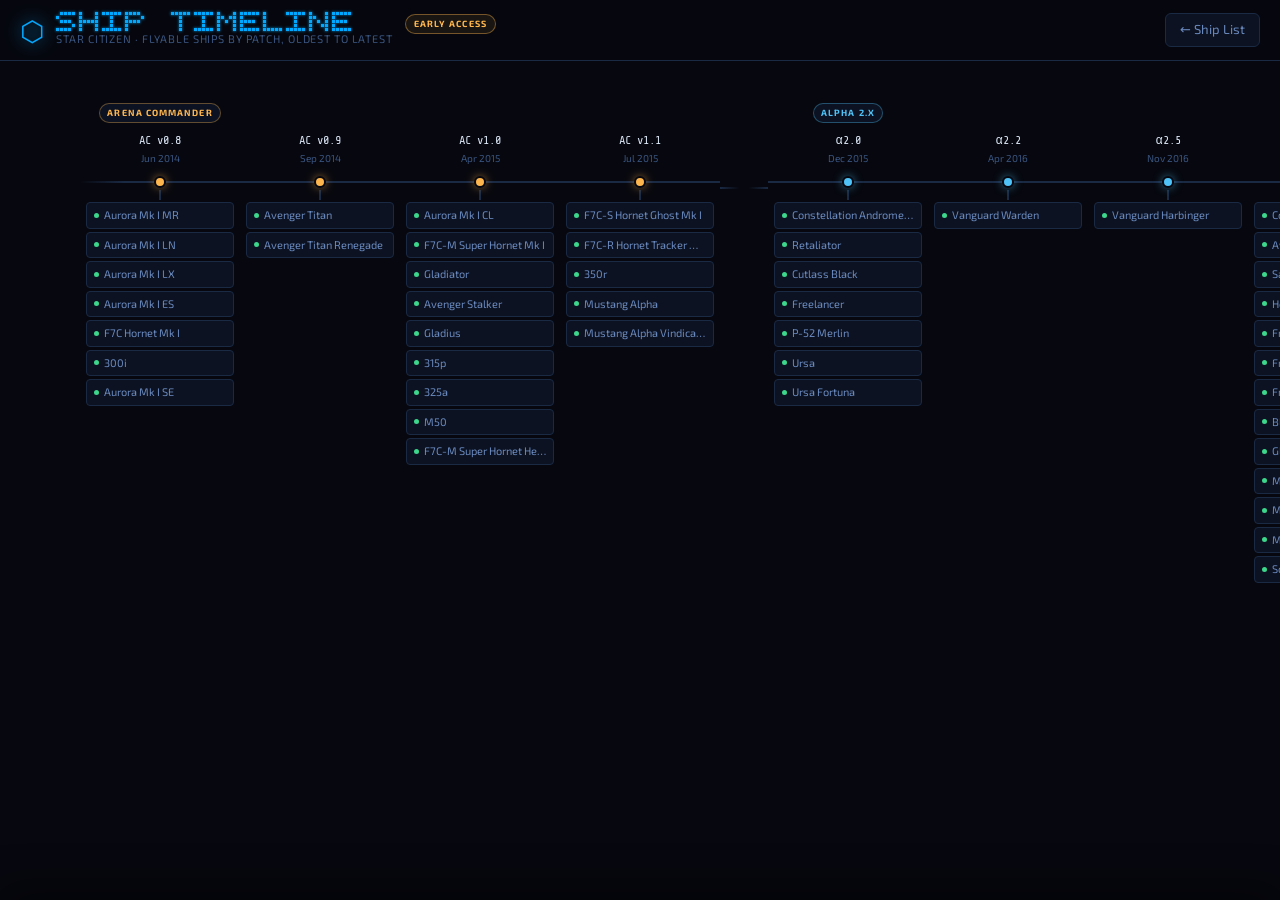
==== timeline.html @ 14fa6eba "Add 5x5 pixel font logo for site title Replaces the plain-text h1 with a pixel-art rendering using t" ====
<!DOCTYPE html>
<html lang="en">
<head>
  <meta charset="UTF-8">
  <meta name="viewport" content="width=device-width, initial-scale=1.0">
  <title>Ship Timeline · SC Ship Timeline</title>
  <link rel="preconnect" href="https://fonts.googleapis.com">
  <link rel="preconnect" href="https://fonts.gstatic.com" crossorigin>
  <link href="https://fonts.googleapis.com/css2?family=Exo+2:wght@300;400;500;600;700&family=Share+Tech+Mono&display=swap" rel="stylesheet">
  <link rel="stylesheet" href="style.css">
  <link rel="stylesheet" href="timeline.css">
</head>
<body>
  <header class="site-header tl-header">
    <div class="header-brand">
      <div class="brand-hex">⬡</div>
      <div>
        <h1 class="brand-title" data-pixel-text="SHIP TIMELINE" aria-label="Ship Timeline"></h1>
        <p class="brand-sub">Star Citizen · Flyable ships by patch, oldest to latest</p>
      </div>
      <span class="early-access-pill">Early Access</span>
    </div>
    <a href="index.html" class="tl-back-btn">← Ship List</a>
  </header>

  <div class="tl-scroll-outer">
    <div class="tl-track" id="tl-track">
      <div class="tl-loading loading-state">
        <div class="loading-spinner"></div>
        <p>Loading timeline…</p>
      </div>
    </div>
  </div>

  <div class="tl-info-bar" id="tl-info-bar">
    <button class="tl-info-close" id="tl-info-close" aria-label="Close">✕</button>
    <div class="tl-info-content" id="tl-info-content"></div>
  </div>

  <script src="pixel.js"></script>
  <script src="timeline.js"></script>
</body>
</html>
---- style.css ----
/* ─── Variables ─────────────────────────────────────────────────────────── */
:root {
  --bg:           #07080f;
  --bg-card:      #0c1221;
  --bg-card-h:    #101929;
  --bg-card-sel:  #0d1b35;
  --border:       #1a2a45;
  --border-h:     #2a4570;
  --border-acc:   #1a5090;

  --text:         #dde8f8;
  --text-dim:     #6a8abf;
  --text-dimmer:  #3a5580;

  --accent:       #00a8ff;
  --accent-glow:  rgba(0, 168, 255, 0.15);

  --green:        #3dd68c;
  --green-bg:     rgba(61, 214, 140, 0.1);
  --amber:        #ffb74d;
  --amber-bg:     rgba(255, 183, 77, 0.1);
  --red:          #ff5252;
  --red-bg:       rgba(255, 82, 82, 0.08);
  --gray:         #546e8a;
  --gray-bg:      rgba(84, 110, 138, 0.12);

  /* manufacturer accent colours */
  --rsi:          #4fc3f7;
  --anvil:        #ff9800;
  --aegis:        #ef5350;
  --drake:        #66bb6a;
  --misc:         #ba68c8;
  --origin:       #ffd54f;
  --crusader:     #26c6da;
  --banu:         #ff7043;
  --gatac:        #90a4ae;
  --esperia:      #a1887f;
  --mirai:        #f06292;
  --greycat:      #bcaaa4;
  --tumbril:      #8d6e63;
  --argo:         #607d8b;
  --co:           #ffa726;
  --xian:         #ce93d8;

  --font-body:    'Exo 2', system-ui, sans-serif;
  --font-mono:    'Share Tech Mono', 'Courier New', monospace;

  --radius:       6px;
  --radius-lg:    10px;
  --transition:   0.15s ease;
}

/* ─── Reset ─────────────────────────────────────────────────────────────── */
*, *::before, *::after { box-sizing: border-box; margin: 0; padding: 0; }
html { scroll-behavior: smooth; }
body {
  font-family: var(--font-body);
  background: var(--bg);
  color: var(--text);
  min-height: 100vh;
  display: flex;
  flex-direction: column;
  font-size: 14px;
  line-height: 1.5;
}
a { color: var(--accent); text-decoration: none; }
a:hover { text-decoration: underline; }
button { cursor: pointer; border: none; background: none; font-family: inherit; }

/* ─── Header ─────────────────────────────────────────────────────────────── */
.site-header {
  position: sticky;
  top: 0;
  z-index: 100;
  background: rgba(7, 8, 15, 0.92);
  backdrop-filter: blur(12px);
  border-bottom: 1px solid var(--border);
  padding: 12px 20px;
  display: flex;
  align-items: center;
  gap: 20px;
  flex-wrap: wrap;
}

.header-brand {
  display: flex;
  align-items: center;
  gap: 12px;
  flex-shrink: 0;
}

.brand-hex {
  font-size: 28px;
  color: var(--accent);
  line-height: 1;
  filter: drop-shadow(0 0 8px var(--accent));
}

.brand-title {
  font-size: 0;
  white-space: nowrap;
}

/* ─── Pixel title ────────────────────────────────────────────────────────── */
.px-text {
  display: flex;
  flex-direction: column;
  gap: 1px;
  user-select: none;
}
.px-row {
  display: flex;
  gap: 4px;
}
.px-char {
  display: flex;
  gap: 1px;
}
.px-cell {
  width: 3px;
  height: 3px;
  background: transparent;
}
.px-cell.on {
  background: var(--accent);
  box-shadow: 0 0 3px var(--accent);
}

.brand-sub {
  font-size: 11px;
  color: var(--text-dimmer);
  letter-spacing: 0.08em;
  text-transform: uppercase;
}

.header-controls {
  display: flex;
  align-items: center;
  gap: 12px;
  flex: 1;
  flex-wrap: wrap;
}

/* ─── Early access pill ──────────────────────────────────────────────────── */
.early-access-pill {
  font-size: 9px;
  font-weight: 700;
  text-transform: uppercase;
  letter-spacing: 0.12em;
  color: var(--amber);
  border: 1px solid rgba(255, 183, 77, 0.4);
  background: rgba(255, 183, 77, 0.08);
  border-radius: 20px;
  padding: 2px 8px;
  align-self: flex-start;
  margin-top: 2px;
  white-space: nowrap;
  flex-shrink: 0;
}

/* ─── Contribute button ──────────────────────────────────────────────────── */
.contribute-btn {
  display: flex;
  align-items: center;
  gap: 6px;
  padding: 6px 12px;
  border-radius: var(--radius);
  border: 1px solid rgba(255, 183, 77, 0.3);
  background: rgba(255, 183, 77, 0.06);
  color: var(--amber);
  font-size: 13px;
  font-family: var(--font-body);
  flex-shrink: 0;
  transition: all var(--transition);
  cursor: pointer;
}
.contribute-btn:hover {
  border-color: rgba(255, 183, 77, 0.6);
  background: rgba(255, 183, 77, 0.12);
}

/* ─── Community modal ────────────────────────────────────────────────────── */
.modal-overlay {
  position: fixed;
  inset: 0;
  background: rgba(4, 6, 12, 0.8);
  backdrop-filter: blur(6px);
  z-index: 500;
  display: flex;
  align-items: center;
  justify-content: center;
  padding: 20px;
  opacity: 0;
  pointer-events: none;
  transition: opacity 0.2s ease;
}
.modal-overlay.open {
  opacity: 1;
  pointer-events: all;
}

.modal-card {
  background: var(--bg-card);
  border: 1px solid var(--border-h);
  border-radius: var(--radius-lg);
  padding: 36px 36px 28px;
  max-width: 480px;
  width: 100%;
  position: relative;
  box-shadow: 0 24px 80px rgba(0, 0, 0, 0.7);
}

.modal-close {
  position: absolute;
  top: 14px;
  right: 16px;
  color: var(--text-dimmer);
  font-size: 15px;
  padding: 4px 7px;
  border-radius: 4px;
  cursor: pointer;
  transition: color var(--transition);
  line-height: 1;
}
.modal-close:hover { color: var(--text); }

.modal-icon {
  font-size: 32px;
  color: var(--amber);
  filter: drop-shadow(0 0 8px rgba(255,183,77,0.4));
  margin-bottom: 12px;
  line-height: 1;
}

.modal-title {
  font-size: 20px;
  font-weight: 700;
  color: #fff;
  margin-bottom: 16px;
}

.modal-body {
  font-size: 14px;
  color: var(--text-dim);
  line-height: 1.65;
  margin-bottom: 12px;
}
.modal-body strong { color: var(--text); }
.modal-body:last-of-type { margin-bottom: 24px; }

.modal-actions {
  display: flex;
  flex-direction: column;
  gap: 10px;
}

.modal-btn-primary {
  display: block;
  text-align: center;
  padding: 10px 20px;
  border-radius: var(--radius);
  background: var(--accent);
  color: #fff;
  font-size: 14px;
  font-weight: 600;
  text-decoration: none;
  transition: opacity var(--transition);
}
.modal-btn-primary:hover { opacity: 0.88; text-decoration: none; color: #fff; }

.modal-btn-secondary {
  display: block;
  width: 100%;
  text-align: center;
  padding: 9px 20px;
  border-radius: var(--radius);
  border: 1px solid var(--border);
  background: transparent;
  color: var(--text-dimmer);
  font-size: 13px;
  font-family: var(--font-body);
  cursor: pointer;
  transition: all var(--transition);
}
.modal-btn-secondary:hover { border-color: var(--border-h); color: var(--text); }

/* ─── Timeline link button (on main page) ────────────────────────────────── */
.timeline-link-btn {
  display: flex;
  align-items: center;
  gap: 6px;
  padding: 6px 12px;
  border-radius: var(--radius);
  border: 1px solid var(--border);
  background: var(--bg-card);
  color: var(--text-dim);
  font-size: 13px;
  font-family: var(--font-body);
  text-decoration: none;
  flex-shrink: 0;
  transition: all var(--transition);
}
.timeline-link-btn:hover {
  border-color: var(--border-h);
  color: var(--text);
  text-decoration: none;
}

/* ─── Search ─────────────────────────────────────────────────────────────── */
.search-wrap {
  position: relative;
  flex: 1;
  min-width: 200px;
  max-width: 380px;
}

.search-icon {
  position: absolute;
  left: 10px;
  top: 50%;
  transform: translateY(-50%);
  width: 16px;
  height: 16px;
  color: var(--text-dimmer);
  pointer-events: none;
}

.search-input {
  width: 100%;
  background: var(--bg-card);
  border: 1px solid var(--border);
  border-radius: var(--radius);
  color: var(--text);
  font-family: var(--font-body);
  font-size: 13px;
  padding: 7px 30px 7px 32px;
  outline: none;
  transition: border-color var(--transition), box-shadow var(--transition);
}
.search-input::placeholder { color: var(--text-dimmer); }
.search-input:focus {
  border-color: var(--border-acc);
  box-shadow: 0 0 0 3px var(--accent-glow);
}
.search-input::-webkit-search-cancel-button { display: none; }

.search-clear {
  position: absolute;
  right: 8px;
  top: 50%;
  transform: translateY(-50%);
  color: var(--text-dimmer);
  font-size: 12px;
  padding: 2px 4px;
  display: none;
  line-height: 1;
}
.search-clear:hover { color: var(--text); }
.search-wrap.has-value .search-clear { display: block; }

/* ─── Patch dropdown ─────────────────────────────────────────────────────── */
.patch-wrap {
  position: relative;
  display: flex;
  align-items: center;
  flex-shrink: 0;
}

.patch-icon {
  position: absolute;
  left: 9px;
  width: 13px;
  height: 13px;
  color: var(--text-dimmer);
  pointer-events: none;
  z-index: 1;
}

.patch-select {
  appearance: none;
  -webkit-appearance: none;
  background: var(--bg-card);
  border: 1px solid var(--border);
  border-radius: var(--radius);
  color: var(--text-dim);
  font-family: var(--font-body);
  font-size: 12px;
  padding: 5px 26px 5px 28px;
  outline: none;
  cursor: pointer;
  min-width: 140px;
  transition: all var(--transition);
}
.patch-select:hover { border-color: var(--border-h); color: var(--text); }
.patch-select:focus { border-color: var(--border-acc); box-shadow: 0 0 0 3px var(--accent-glow); }
.patch-select.active {
  background: var(--accent-glow);
  border-color: var(--border-acc);
  color: var(--accent);
}
.patch-select option { background: #0c1221; color: var(--text); }

.patch-chevron {
  position: absolute;
  right: 8px;
  width: 12px;
  height: 12px;
  color: var(--text-dimmer);
  pointer-events: none;
}
.patch-select.active ~ .patch-chevron { color: var(--accent); }

/* ─── Sort ───────────────────────────────────────────────────────────────── */
.sort-wrap {
  display: flex;
  align-items: center;
  gap: 4px;
  flex-shrink: 0;
}

.sort-label {
  font-size: 11px;
  color: var(--text-dimmer);
  text-transform: uppercase;
  letter-spacing: 0.08em;
  margin-right: 4px;
}

.sort-btn {
  font-size: 12px;
  font-family: var(--font-body);
  padding: 5px 10px;
  border-radius: var(--radius);
  border: 1px solid var(--border);
  background: var(--bg-card);
  color: var(--text-dim);
  transition: all var(--transition);
  white-space: nowrap;
}
.sort-btn:hover {
  border-color: var(--border-h);
  color: var(--text);
}
.sort-btn.active {
  background: var(--accent-glow);
  border-color: var(--border-acc);
  color: var(--accent);
}

/* ─── Status filter buttons ──────────────────────────────────────────────── */
.status-filter-wrap {
  display: flex;
  align-items: center;
  gap: 4px;
  flex-shrink: 0;
}

.status-btn {
  font-size: 12px;
  font-family: var(--font-body);
  padding: 5px 10px;
  border-radius: var(--radius);
  border: 1px solid var(--border);
  background: var(--bg-card);
  color: var(--text-dim);
  transition: all var(--transition);
  white-space: nowrap;
  cursor: pointer;
}
.status-btn:hover { border-color: var(--border-h); color: var(--text); }
.status-btn.active[data-status=""] {
  background: var(--accent-glow);
  border-color: var(--border-acc);
  color: var(--accent);
}
.status-btn.active[data-status="flyable"] {
  background: var(--green-bg);
  border-color: rgba(61, 214, 140, 0.35);
  color: var(--green);
}
.status-btn.active[data-status="unreleased"] {
  background: var(--amber-bg);
  border-color: rgba(255, 183, 77, 0.35);
  color: var(--amber);
}

/* ─── Stats bar ──────────────────────────────────────────────────────────── */
.stats-bar {
  padding: 5px 20px;
  background: rgba(12, 18, 33, 0.6);
  border-bottom: 1px solid var(--border);
  font-size: 11px;
  color: var(--text-dimmer);
  letter-spacing: 0.04em;
  display: flex;
  align-items: center;
  justify-content: space-between;
}

.stats-open-btn {
  font-size: 11px;
  font-family: var(--font-body);
  padding: 3px 10px;
  border-radius: var(--radius);
  border: 1px solid var(--border);
  background: transparent;
  color: var(--text-dimmer);
  cursor: pointer;
  transition: all var(--transition);
  flex-shrink: 0;
  letter-spacing: 0.03em;
}
.stats-open-btn:hover { border-color: var(--border-h); color: var(--text); }

/* ─── Stats modal ────────────────────────────────────────────────────────── */
.stats-overlay .modal-card { max-width: 680px; padding-bottom: 20px; }
.stats-modal-card { max-height: 85vh; display: flex; flex-direction: column; }
.stats-modal-card .modal-title { flex-shrink: 0; margin-bottom: 20px; }
#stats-modal-content { overflow-y: auto; flex: 1; padding-right: 4px; scrollbar-width: thin; scrollbar-color: var(--border) transparent; }
#stats-modal-content::-webkit-scrollbar { width: 4px; }
#stats-modal-content::-webkit-scrollbar-thumb { background: var(--border); border-radius: 2px; }

/* summary cards */
.sc-summary {
  display: grid;
  grid-template-columns: repeat(4, 1fr);
  gap: 10px;
  margin-bottom: 28px;
}
.sc-stat-big {
  background: var(--bg);
  border: 1px solid var(--border);
  border-radius: var(--radius);
  padding: 12px 10px 10px;
  text-align: center;
}
.sc-stat-num {
  font-size: 22px;
  font-weight: 700;
  font-family: var(--font-mono);
  color: var(--text);
  line-height: 1;
  margin-bottom: 5px;
}
.sc-stat-num.green  { color: var(--green); }
.sc-stat-num.amber  { color: var(--amber); }
.sc-stat-num.accent { color: var(--accent); }
.sc-stat-lbl {
  font-size: 10px;
  text-transform: uppercase;
  letter-spacing: 0.1em;
  color: var(--text-dimmer);
}

/* section title + legend */
.sc-section-title {
  font-size: 11px;
  font-weight: 700;
  text-transform: uppercase;
  letter-spacing: 0.12em;
  color: var(--text-dimmer);
  border-bottom: 1px solid var(--border);
  padding-bottom: 7px;
  margin-bottom: 14px;
  display: flex;
  align-items: center;
  gap: 14px;
}
.sc-legend {
  display: flex;
  align-items: center;
  gap: 10px;
  font-size: 10px;
  text-transform: none;
  letter-spacing: 0;
  color: var(--text-dimmer);
  font-weight: 400;
  margin-left: auto;
}
.sc-leg-dot {
  display: inline-block;
  width: 8px;
  height: 8px;
  border-radius: 50%;
  margin-right: 3px;
  vertical-align: middle;
}
.sc-leg-dot.accent { background: var(--accent); }
.sc-leg-dot.green  { background: var(--green); }

/* year chart */
.sc-year-chart { margin-bottom: 28px; display: flex; flex-direction: column; gap: 5px; }

.sc-yr-row {
  display: grid;
  grid-template-columns: 38px 1fr;
  align-items: center;
  gap: 10px;
}
.sc-yr-label {
  font-family: var(--font-mono);
  font-size: 11px;
  color: var(--text-dimmer);
  text-align: right;
  flex-shrink: 0;
}
.sc-yr-bars { display: flex; flex-direction: column; gap: 2px; }

/* manufacturer chart */
.sc-mfr-chart { display: flex; flex-direction: column; gap: 5px; }

.sc-mfr-row {
  display: grid;
  grid-template-columns: 56px 1fr;
  align-items: center;
  gap: 10px;
}
.sc-mfr-label {
  font-family: var(--font-mono);
  font-size: 11px;
  color: var(--text-dimmer);
  text-align: right;
  flex-shrink: 0;
  overflow: hidden;
  text-overflow: ellipsis;
  white-space: nowrap;
}

/* shared bar styles */
.sc-bar-wrap {
  display: flex;
  align-items: center;
  gap: 6px;
  min-width: 0;
}
.sc-bar-wrap-mfr { min-height: 14px; }
.sc-bar {
  height: 8px;
  border-radius: 4px;
  min-width: 3px;
  flex-shrink: 0;
  transition: width 0.4s ease;
}
.sc-bar-ann { background: var(--accent); opacity: 0.75; }
.sc-bar-fly { background: var(--green); opacity: 0.8; }
.sc-bar-mfr { background: var(--accent); opacity: 0.5; height: 10px; border-radius: 3px; }
.sc-bar-val {
  font-size: 11px;
  color: var(--text-dimmer);
  flex-shrink: 0;
  font-family: var(--font-mono);
}

/* ─── Layout ─────────────────────────────────────────────────────────────── */
.layout {
  flex: 1;
  display: flex;
  flex-direction: column;
}

/* ─── Column header ──────────────────────────────────────────────────────── */
.list-col-header {
  display: grid;
  grid-template-columns: 36px 1fr 160px 140px 84px 36px;
  align-items: center;
  padding: 0 20px;
  height: 32px;
  background: rgba(12, 18, 33, 0.8);
  border-bottom: 1px solid var(--border);
  position: sticky;
  top: 0;
  z-index: 10;
}
.list-col-header span {
  font-size: 10px;
  font-weight: 700;
  text-transform: uppercase;
  letter-spacing: 0.1em;
  color: var(--text-dimmer);
}

/* ─── Ship list ──────────────────────────────────────────────────────────── */
.ship-list {
  flex: 1;
}

/* ─── Ship row wrap ──────────────────────────────────────────────────────── */
.ship-row-wrap {
  border-bottom: 1px solid var(--border);
}

/* ─── Ship list item ─────────────────────────────────────────────────────── */
.ship-item {
  display: grid;
  grid-template-columns: 36px 1fr 160px 140px 84px 36px;
  align-items: center;
  padding: 0 20px;
  height: 52px;
  cursor: pointer;
  transition: background var(--transition);
  user-select: none;
}
.ship-item:hover { background: var(--bg-card-h); }
.ship-item.selected {
  background: var(--bg-card-sel);
  box-shadow: inset 3px 0 0 var(--accent);
}

.ship-status-dot {
  width: 8px;
  height: 8px;
  border-radius: 50%;
  flex-shrink: 0;
}
.dot-flyable    { background: var(--green); box-shadow: 0 0 6px var(--green); }
.dot-unreleased { background: var(--gray); }

.ship-item-name {
  font-size: 14px;
  font-weight: 500;
  color: var(--text);
  white-space: nowrap;
  overflow: hidden;
  text-overflow: ellipsis;
  padding-right: 12px;
}
.ship-item.selected .ship-item-name { color: #fff; }

.ship-item-mfr {
  font-size: 12px;
  color: var(--text-dim);
  white-space: nowrap;
  overflow: hidden;
  text-overflow: ellipsis;
  padding-right: 12px;
}

.ship-item-patch {
  font-family: var(--font-mono);
  font-size: 11px;
  color: var(--text-dim);
  white-space: nowrap;
}

.ship-item-status { display: flex; }

.ship-item-chevron {
  display: flex;
  align-items: center;
  justify-content: center;
  color: var(--text-dimmer);
  transition: transform 0.25s ease;
}
.ship-item.selected .ship-item-chevron { transform: rotate(180deg); color: var(--accent); }

/* ─── Inline expansion ───────────────────────────────────────────────────── */
.ship-expand {
  display: grid;
  grid-template-rows: 0fr;
  transition: grid-template-rows 0.28s cubic-bezier(0.4, 0, 0.2, 1);
  background: var(--bg-card);
}
.ship-expand.open { grid-template-rows: 1fr; }

.ship-expand-inner { overflow: hidden; }

.ship-expand-content {
  padding: 28px 40px 32px;
  border-top: 1px solid var(--border-acc);
}

/* ─── Group header ───────────────────────────────────────────────────────── */
.group-header {
  font-size: 10px;
  font-weight: 700;
  text-transform: uppercase;
  letter-spacing: 0.12em;
  color: var(--text-dimmer);
  padding: 14px 20px 6px;
  background: rgba(7, 8, 15, 0.6);
  border-bottom: 1px solid var(--border);
}

/* ─── Empty / loading ────────────────────────────────────────────────────── */
.loading-state, .empty-state {
  display: flex;
  flex-direction: column;
  align-items: center;
  justify-content: center;
  padding: 60px 20px;
  gap: 12px;
  color: var(--text-dimmer);
  text-align: center;
}

.loading-spinner {
  width: 24px;
  height: 24px;
  border: 2px solid var(--border);
  border-top-color: var(--accent);
  border-radius: 50%;
  animation: spin 0.8s linear infinite;
}
@keyframes spin { to { transform: rotate(360deg); } }

/* ─── Ship detail card ───────────────────────────────────────────────────── */
.detail-card {
  max-width: 640px;
}

.detail-header {
  margin-bottom: 28px;
}

.detail-status-row {
  display: flex;
  align-items: center;
  gap: 8px;
  margin-bottom: 10px;
}

.status-badge {
  font-size: 10px;
  font-weight: 700;
  letter-spacing: 0.12em;
  text-transform: uppercase;
  padding: 3px 8px;
  border-radius: 3px;
}
.badge-flyable   { background: var(--green-bg);  color: var(--green); border: 1px solid rgba(61,214,140,0.3); }
.badge-unreleased { background: var(--gray-bg);   color: var(--gray);  border: 1px solid rgba(84,110,138,0.3); }

.mfr-badge {
  font-size: 10px;
  font-weight: 600;
  letter-spacing: 0.08em;
  text-transform: uppercase;
  padding: 3px 8px;
  border-radius: 3px;
  border: 1px solid;
}

.detail-name {
  font-size: 30px;
  font-weight: 700;
  color: #fff;
  letter-spacing: 0.01em;
  line-height: 1.15;
  margin-bottom: 4px;
}

.detail-mfr-full {
  font-size: 13px;
  color: var(--text-dim);
}

/* ─── Timeline table ─────────────────────────────────────────────────────── */
.timeline-card {
  background: var(--bg-card);
  border: 1px solid var(--border);
  border-radius: var(--radius-lg);
  overflow: hidden;
  margin-bottom: 20px;
}

.timeline-title {
  font-size: 10px;
  font-weight: 700;
  text-transform: uppercase;
  letter-spacing: 0.12em;
  color: var(--text-dimmer);
  padding: 12px 16px 8px;
  border-bottom: 1px solid var(--border);
}

.timeline-row {
  display: flex;
  align-items: flex-start;
  padding: 14px 16px;
  gap: 16px;
  border-bottom: 1px solid var(--border);
}
.timeline-row:last-child { border-bottom: none; }

.timeline-row-label {
  font-size: 11px;
  font-weight: 600;
  text-transform: uppercase;
  letter-spacing: 0.08em;
  color: var(--text-dimmer);
  width: 80px;
  flex-shrink: 0;
  padding-top: 1px;
}

.timeline-row-value {
  flex: 1;
}

.timeline-date {
  font-size: 16px;
  font-weight: 600;
  color: var(--text);
  display: flex;
  align-items: center;
  gap: 6px;
}

.uncertain-mark {
  font-size: 12px;
  color: var(--amber);
  font-weight: 700;
  cursor: help;
  font-style: normal;
}

.timeline-patch {
  display: inline-block;
  font-family: var(--font-mono);
  font-size: 11px;
  background: rgba(0, 168, 255, 0.1);
  color: var(--accent);
  border: 1px solid rgba(0, 168, 255, 0.2);
  border-radius: 4px;
  padding: 2px 7px;
  margin-top: 5px;
}

.timeline-unreleased {
  font-size: 14px;
  color: var(--gray);
  font-style: italic;
}

/* ─── Duration row ───────────────────────────────────────────────────────── */
.timeline-row-delta {
  background: rgba(0, 168, 255, 0.04);
}

.timeline-delta {
  font-size: 20px;
  font-weight: 700;
  color: var(--accent);
  display: flex;
  align-items: center;
  gap: 5px;
  line-height: 1.2;
}
.timeline-delta.waiting { color: var(--amber); }
.timeline-row-waiting { background: rgba(255, 183, 77, 0.04); }

.timeline-delta-sub {
  font-size: 11px;
  color: var(--text-dimmer);
  margin-top: 4px;
  letter-spacing: 0.04em;
}

/* ─── Notes ──────────────────────────────────────────────────────────────── */
.detail-note {
  font-size: 12px;
  color: var(--text-dimmer);
  background: var(--bg-card);
  border: 1px solid var(--border);
  border-left: 3px solid var(--amber);
  border-radius: var(--radius);
  padding: 10px 14px;
  margin-top: 4px;
  display: flex;
  gap: 8px;
  align-items: flex-start;
}
.detail-note-icon { font-size: 13px; flex-shrink: 0; }

/* ─── Manufacturer colour helpers ────────────────────────────────────────── */
.mfr-RSI      { color: var(--rsi);      border-color: rgba(79, 195, 247, 0.3);  background: rgba(79, 195, 247, 0.08); }
.mfr-Anvil    { color: var(--anvil);    border-color: rgba(255, 152, 0, 0.3);   background: rgba(255, 152, 0, 0.08); }
.mfr-Aegis    { color: var(--aegis);    border-color: rgba(239, 83, 80, 0.3);   background: rgba(239, 83, 80, 0.08); }
.mfr-Drake    { color: var(--drake);    border-color: rgba(102, 187, 106, 0.3); background: rgba(102, 187, 106, 0.08); }
.mfr-MISC     { color: var(--misc);     border-color: rgba(186, 104, 200, 0.3); background: rgba(186, 104, 200, 0.08); }
.mfr-Origin   { color: var(--origin);   border-color: rgba(255, 213, 79, 0.3);  background: rgba(255, 213, 79, 0.08); }
.mfr-Crusader { color: var(--crusader); border-color: rgba(38, 198, 218, 0.3);  background: rgba(38, 198, 218, 0.08); }
.mfr-Banu     { color: var(--banu);     border-color: rgba(255, 112, 67, 0.3);  background: rgba(255, 112, 67, 0.08); }
.mfr-Gatac    { color: var(--gatac);    border-color: rgba(144, 164, 174, 0.3); background: rgba(144, 164, 174, 0.08); }
.mfr-Esperia  { color: var(--esperia);  border-color: rgba(161, 136, 127, 0.3); background: rgba(161, 136, 127, 0.08); }
.mfr-Mirai    { color: var(--mirai);    border-color: rgba(240, 98, 146, 0.3);  background: rgba(240, 98, 146, 0.08); }
.mfr-Greycat  { color: var(--greycat);  border-color: rgba(188, 170, 164, 0.3); background: rgba(188, 170, 164, 0.08); }
.mfr-Tumbril  { color: var(--tumbril);  border-color: rgba(141, 110, 99, 0.3);  background: rgba(141, 110, 99, 0.08); }
.mfr-Argo     { color: var(--argo);     border-color: rgba(96, 125, 139, 0.3);  background: rgba(96, 125, 139, 0.08); }
.mfr-CO       { color: var(--co);       border-color: rgba(255, 167, 38, 0.3);  background: rgba(255, 167, 38, 0.08); }
.mfr-XiAn    { color: var(--xian);     border-color: rgba(206, 147, 216, 0.3); background: rgba(206, 147, 216, 0.08); }

/* ─── Legend ─────────────────────────────────────────────────────────────── */
.legend-uncertain {
  color: var(--amber);
  font-weight: 700;
}

/* ─── Footer ─────────────────────────────────────────────────────────────── */
.site-footer {
  border-top: 1px solid var(--border);
  padding: 10px 20px;
  font-size: 11px;
  color: var(--text-dimmer);
  text-align: center;
}

/* ─── Responsive ─────────────────────────────────────────────────────────── */
@media (max-width: 760px) {
  .list-col-header { display: none; }

  .ship-item {
    grid-template-columns: 28px 1fr auto 28px;
    height: 56px;
    padding: 0 14px;
  }
  .ship-item-mfr  { display: none; }
  .col-mfr        { display: none; }

  .ship-expand-content { padding: 20px 16px 24px; }
  .detail-name { font-size: 22px; }

  .site-header { gap: 10px; }
  .header-controls { width: 100%; }
  .search-wrap { max-width: 100%; }
}

@media (max-width: 540px) {
  .ship-item {
    grid-template-columns: 28px 1fr 28px;
  }
  .ship-item-patch  { display: none; }
  .ship-item-status { display: none; }
}
---- timeline.css ----
/* ─── Page shell ─────────────────────────────────────────────────────────── */
body {
  overflow: hidden;
  height: 100vh;
}

.tl-header {
  justify-content: space-between;
  flex-wrap: nowrap;
}

.tl-back-btn {
  display: flex;
  align-items: center;
  gap: 6px;
  padding: 6px 14px;
  border-radius: var(--radius);
  border: 1px solid var(--border);
  background: var(--bg-card);
  color: var(--text-dim);
  font-size: 13px;
  font-family: var(--font-body);
  text-decoration: none;
  flex-shrink: 0;
  transition: all var(--transition);
  white-space: nowrap;
}
.tl-back-btn:hover { border-color: var(--border-h); color: var(--text); text-decoration: none; }

/* ─── Scroll container ───────────────────────────────────────────────────── */
.tl-scroll-outer {
  flex: 1;
  overflow-x: auto;
  overflow-y: auto;
  cursor: grab;
  scrollbar-width: thin;
  scrollbar-color: var(--border) transparent;
}
.tl-scroll-outer.dragging { cursor: grabbing; user-select: none; }
.tl-scroll-outer::-webkit-scrollbar       { height: 6px; width: 6px; }
.tl-scroll-outer::-webkit-scrollbar-track { background: transparent; }
.tl-scroll-outer::-webkit-scrollbar-thumb { background: var(--border); border-radius: 3px; }

/* ─── Track ──────────────────────────────────────────────────────────────── */
.tl-track {
  display: flex;
  align-items: flex-start;
  padding: 36px 80px 120px 80px;
  min-width: max-content;
}

/* ─── Patch column ───────────────────────────────────────────────────────── */
.tl-patch-col {
  width: 160px;
  flex-shrink: 0;
  display: flex;
  flex-direction: column;
  align-items: center;
}

/* Era label row — always reserves the same height so dots align */
.tl-era-slot {
  height: 26px;
  display: flex;
  align-items: flex-end;
  justify-content: center;
  margin-bottom: 10px;
}

.tl-era-pill {
  font-size: 9px;
  font-weight: 700;
  text-transform: uppercase;
  letter-spacing: 0.12em;
  color: var(--text-dimmer);
  padding: 2px 7px;
  border: 1px solid var(--border);
  border-radius: 20px;
  background: var(--bg-card);
  white-space: nowrap;
  visibility: hidden;
}
.tl-patch-col.era-start .tl-era-pill { visibility: visible; }

/* Era-specific pill accent colours */
.tl-patch-col.era-ac.era-start    .tl-era-pill { color: #ffb74d; border-color: rgba(255,183,77,0.35); }
.tl-patch-col.era-a2.era-start    .tl-era-pill { color: #4fc3f7; border-color: rgba(79,195,247,0.35); }
.tl-patch-col.era-a3.era-start    .tl-era-pill { color: var(--green); border-color: rgba(61,214,140,0.35); }
.tl-patch-col.era-a4.era-start    .tl-era-pill { color: #ce93d8; border-color: rgba(206,147,216,0.35); }

.tl-patch-name {
  font-family: var(--font-mono);
  font-size: 12px;
  color: var(--text);
  text-align: center;
  white-space: nowrap;
  line-height: 1.3;
}

.tl-patch-date {
  font-size: 10px;
  color: var(--text-dimmer);
  margin-top: 3px;
  margin-bottom: 8px;
  text-align: center;
}

/* ─── Horizontal line + dot ──────────────────────────────────────────────── */
.tl-line-row {
  display: flex;
  align-items: center;
  width: 100%;
  height: 16px;
}

.tl-line {
  flex: 1;
  height: 2px;
  background: var(--border);
}
.tl-line.fade-l { background: linear-gradient(to right, transparent 0%, var(--border) 60%); }
.tl-line.fade-r { background: linear-gradient(to right, var(--border) 40%, transparent 100%); }

.tl-dot {
  width: 12px;
  height: 12px;
  border-radius: 50%;
  border: 2px solid var(--bg);
  flex-shrink: 0;
  z-index: 1;
  background: var(--accent);
  box-shadow: 0 0 8px rgba(0,168,255,0.45);
  transition: transform 0.15s ease, box-shadow 0.15s ease;
}

/* Era dot colours */
.era-ac .tl-dot { background: #ffb74d; box-shadow: 0 0 8px rgba(255,183,77,0.5); }
.era-a2 .tl-dot { background: #4fc3f7; box-shadow: 0 0 8px rgba(79,195,247,0.5); }
.era-a3 .tl-dot { background: var(--green); box-shadow: 0 0 8px rgba(61,214,140,0.5); }
.era-a4 .tl-dot { background: #ce93d8; box-shadow: 0 0 8px rgba(206,147,216,0.5); }

/* gap columns between eras */
.tl-era-gap {
  width: 48px;
  flex-shrink: 0;
  display: flex;
  flex-direction: column;
  align-items: center;
}
.tl-era-gap .tl-era-slot  { visibility: hidden; }
.tl-era-gap .tl-gap-info  {
  height: 39px; /* patch-name + patch-date height */
  margin-bottom: 8px;
}
.tl-era-gap .tl-gap-line  {
  width: 100%;
  height: 2px;
  background: linear-gradient(to right, var(--border), transparent 40%, transparent 60%, var(--border));
  margin-top: 7px; /* centres it with the dots */
}

/* ─── Connector + chips ──────────────────────────────────────────────────── */
.tl-connector {
  width: 2px;
  height: 10px;
  background: var(--border);
}

.tl-ships {
  display: flex;
  flex-direction: column;
  align-items: stretch;
  gap: 3px;
  width: 100%;
  padding: 0 6px;
  margin-top: 2px;
}

.tl-chip {
  display: flex;
  align-items: center;
  gap: 5px;
  padding: 4px 7px;
  border-radius: 4px;
  border: 1px solid var(--border);
  background: var(--bg-card);
  cursor: pointer;
  font-size: 11px;
  color: var(--text-dim);
  transition: all var(--transition);
  text-align: left;
  width: 100%;
}
.tl-chip:hover  { border-color: var(--border-h);   color: var(--text);   background: var(--bg-card-h); }
.tl-chip.active { border-color: var(--border-acc); color: var(--accent); background: var(--accent-glow); }

.tl-chip-dot {
  width: 5px;
  height: 5px;
  border-radius: 50%;
  background: var(--green);
  flex-shrink: 0;
}
.tl-chip.waiting .tl-chip-dot { background: var(--amber); }

.tl-chip-name {
  white-space: nowrap;
  overflow: hidden;
  text-overflow: ellipsis;
  min-width: 0;
  flex: 1;
}

/* ─── Unreleased zone ────────────────────────────────────────────────────── */
.tl-unreleased-col {
  width: 180px;
  flex-shrink: 0;
  display: flex;
  flex-direction: column;
  align-items: center;
  margin-left: 48px;
}

.tl-unreleased-col .tl-era-slot { visibility: visible; }
.tl-unreleased-col .tl-era-pill {
  visibility: visible;
  color: var(--amber);
  border-color: rgba(255,183,77,0.35);
  border-style: dashed;
}

.tl-unreleased-desc {
  font-size: 10px;
  color: var(--text-dimmer);
  font-style: italic;
  text-align: center;
  line-height: 1.4;
  height: 39px; /* matches patch-name + patch-date height */
  display: flex;
  align-items: center;
  justify-content: center;
  margin-bottom: 8px;
  padding: 0 8px;
}

.tl-unreleased-line-row {
  display: flex;
  align-items: center;
  width: 100%;
  height: 16px;
}

.tl-unreleased-left {
  flex: 1;
  height: 2px;
  background: linear-gradient(to right, var(--border) 0%, rgba(255,183,77,0.3) 100%);
}

.tl-unreleased-dot {
  width: 12px;
  height: 12px;
  border-radius: 50%;
  border: 2px dashed rgba(255, 183, 77, 0.6);
  background: rgba(255, 183, 77, 0.05);
  flex-shrink: 0;
}

.tl-unreleased-right {
  flex: 1;
  height: 2px;
  background: linear-gradient(to right, rgba(255,183,77,0.3) 0%, transparent 80%);
}

/* ─── Info bar ───────────────────────────────────────────────────────────── */
.tl-info-bar {
  position: fixed;
  bottom: 0;
  left: 0;
  right: 0;
  background: var(--bg-card);
  border-top: 1px solid var(--border-acc);
  box-shadow: 0 -8px 40px rgba(0,0,0,0.6);
  padding: 16px 56px 20px 28px;
  transform: translateY(100%);
  transition: transform 0.28s cubic-bezier(0.4, 0, 0.2, 1);
  z-index: 200;
}
.tl-info-bar.open { transform: translateY(0); }

.tl-info-close {
  position: absolute;
  top: 14px;
  right: 18px;
  color: var(--text-dimmer);
  font-size: 14px;
  padding: 4px 6px;
  border-radius: 3px;
  line-height: 1;
  transition: color var(--transition);
}
.tl-info-close:hover { color: var(--text); }

.tl-info-content {
  display: flex;
  align-items: center;
  gap: 36px;
  flex-wrap: wrap;
}

.tl-info-ship { min-width: 160px; }
.tl-info-name {
  font-size: 18px;
  font-weight: 700;
  color: #fff;
  line-height: 1.2;
}
.tl-info-mfr {
  font-size: 12px;
  color: var(--text-dim);
  margin-top: 3px;
}

.tl-info-field {
  display: flex;
  flex-direction: column;
  gap: 3px;
}
.tl-info-label {
  font-size: 10px;
  text-transform: uppercase;
  letter-spacing: 0.1em;
  color: var(--text-dimmer);
  font-weight: 600;
}
.tl-info-value {
  font-size: 13px;
  color: var(--text);
  display: flex;
  align-items: center;
  gap: 6px;
}
.tl-info-patch {
  font-family: var(--font-mono);
  font-size: 11px;
  background: rgba(0,168,255,0.1);
  color: var(--accent);
  border: 1px solid rgba(0,168,255,0.2);
  border-radius: 4px;
  padding: 1px 7px;
}
.tl-info-delta {
  font-size: 20px;
  font-weight: 700;
  line-height: 1.2;
}
.tl-info-delta.flyable { color: var(--accent); }
.tl-info-delta.waiting { color: var(--amber); }
.tl-info-delta-sub {
  font-size: 11px;
  color: var(--text-dimmer);
  margin-top: 1px;
}

/* ─── Responsive ─────────────────────────────────────────────────────────── */
@media (max-width: 600px) {
  .tl-patch-col  { width: 130px; }
  .tl-track      { padding: 28px 40px 120px; }
  .tl-info-bar   { padding: 14px 48px 18px 18px; }
  .tl-info-content { gap: 20px; }
  .tl-info-name  { font-size: 15px; }
  .tl-info-delta { font-size: 16px; }
}
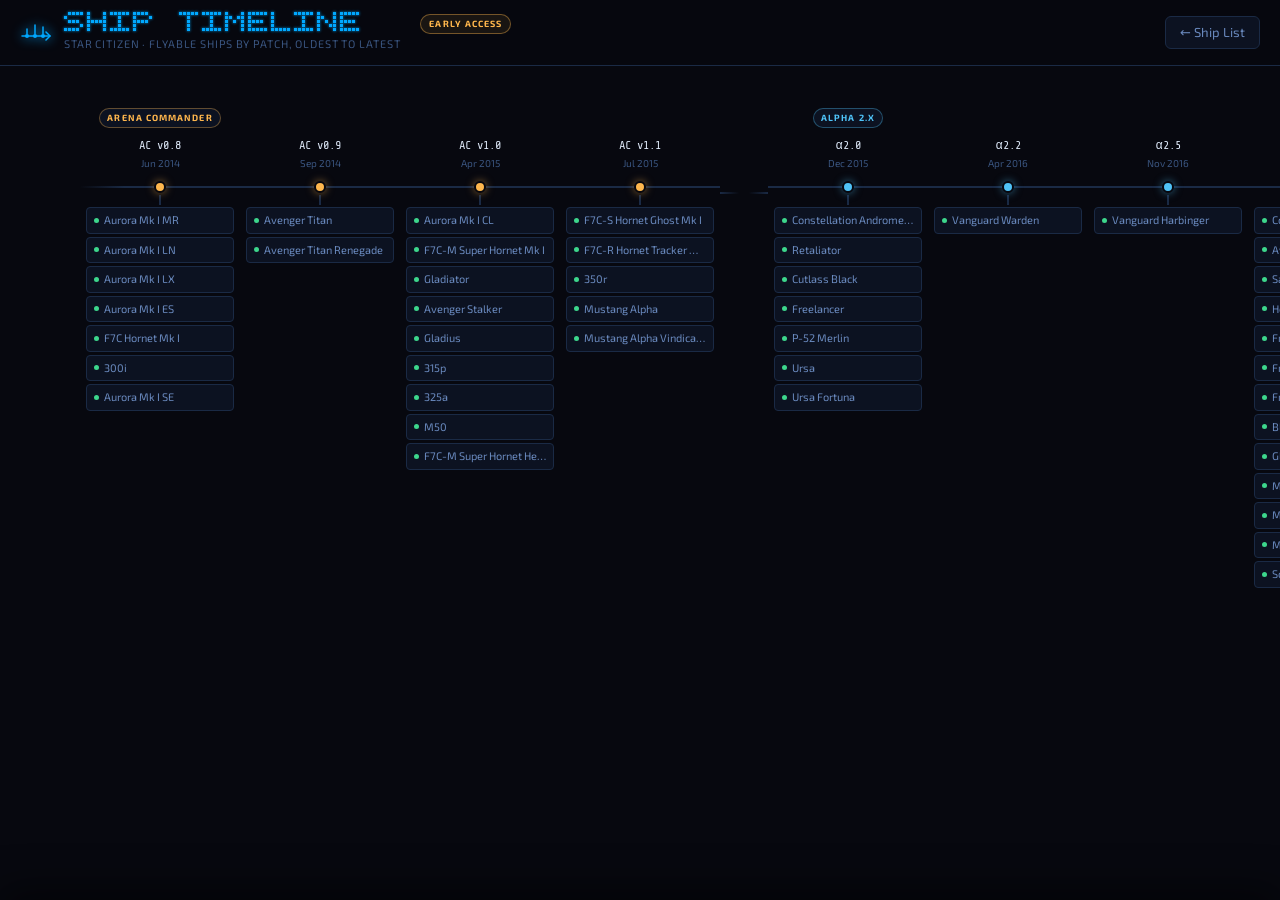
==== commit 2c5d7b4b: "Polish header: padding, spacing, and timeline icon - brand-sub: add 5px top margin so subtitle breat" ====
--- a/timeline.html
+++ b/timeline.html
@@ -13,7 +13,16 @@
 <body>
   <header class="site-header tl-header">
     <div class="header-brand">
-      <div class="brand-hex">⬡</div>
+      <svg class="brand-icon" viewBox="0 0 32 32" fill="none" width="32" height="32" aria-hidden="true">
+        <line x1="2" y1="20" x2="30" y2="20" stroke="currentColor" stroke-width="1.5" stroke-linecap="round"/>
+        <polyline points="26,16 30,20 26,24" stroke="currentColor" stroke-width="1.5" stroke-linecap="round" stroke-linejoin="round"/>
+        <circle cx="7"  cy="20" r="2" fill="currentColor"/>
+        <circle cx="15" cy="20" r="2" fill="currentColor"/>
+        <circle cx="23" cy="20" r="2" fill="currentColor"/>
+        <line x1="7"  y1="13" x2="7"  y2="18" stroke="currentColor" stroke-width="1.5" stroke-linecap="round"/>
+        <line x1="15" y1="9"  x2="15" y2="18" stroke="currentColor" stroke-width="1.5" stroke-linecap="round"/>
+        <line x1="23" y1="11" x2="23" y2="18" stroke="currentColor" stroke-width="1.5" stroke-linecap="round"/>
+      </svg>
       <div>
         <h1 class="brand-title" data-pixel-text="SHIP TIMELINE" aria-label="Ship Timeline"></h1>
         <p class="brand-sub">Star Citizen · Flyable ships by patch, oldest to latest</p>
--- a/style.css
+++ b/style.css
@@ -89,11 +89,10 @@
   flex-shrink: 0;
 }
 
-.brand-hex {
-  font-size: 28px;
+.brand-icon {
   color: var(--accent);
-  line-height: 1;
-  filter: drop-shadow(0 0 8px var(--accent));
+  flex-shrink: 0;
+  filter: drop-shadow(0 0 6px var(--accent));
 }
 
 .brand-title {
@@ -131,6 +130,7 @@
   color: var(--text-dimmer);
   letter-spacing: 0.08em;
   text-transform: uppercase;
+  margin-top: 5px;
 }
 
 .header-controls {
@@ -143,6 +143,7 @@
 
 /* ─── Early access pill ──────────────────────────────────────────────────── */
 .early-access-pill {
+  margin-left: 8px;
   font-size: 9px;
   font-weight: 700;
   text-transform: uppercase;
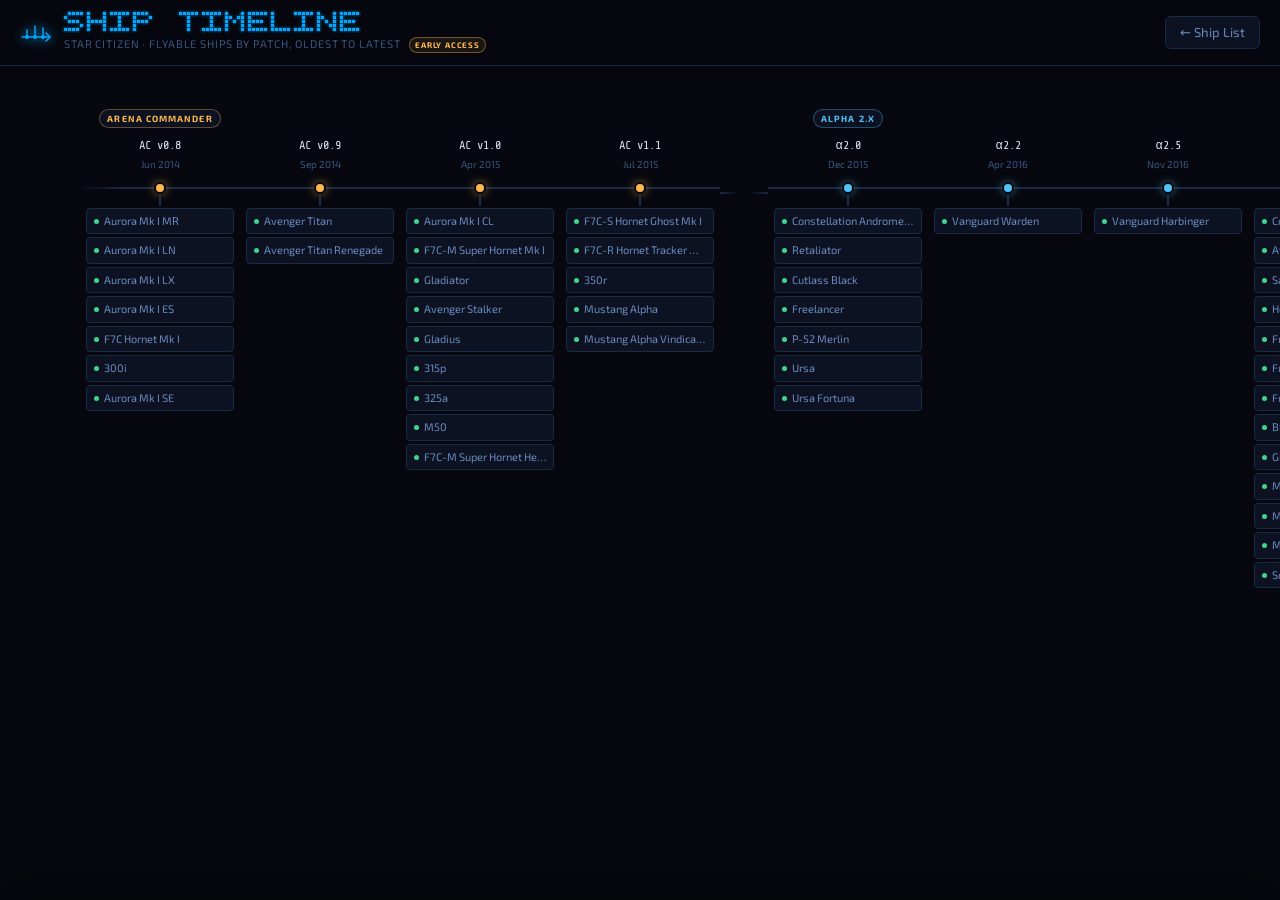
==== commit fe4d47c5: "Move Early Access pill inline with subtitle Pill now sits at the end of the brand-sub line rather th" ====
--- a/timeline.html
+++ b/timeline.html
@@ -25,9 +25,8 @@
       </svg>
       <div>
         <h1 class="brand-title" data-pixel-text="SHIP TIMELINE" aria-label="Ship Timeline"></h1>
-        <p class="brand-sub">Star Citizen · Flyable ships by patch, oldest to latest</p>
+        <p class="brand-sub">Star Citizen · Flyable ships by patch, oldest to latest <span class="early-access-pill">Early Access</span></p>
       </div>
-      <span class="early-access-pill">Early Access</span>
     </div>
     <a href="index.html" class="tl-back-btn">← Ship List</a>
   </header>
--- a/style.css
+++ b/style.css
@@ -143,20 +143,19 @@
 
 /* ─── Early access pill ──────────────────────────────────────────────────── */
 .early-access-pill {
-  margin-left: 8px;
-  font-size: 9px;
+  display: inline-block;
+  margin-left: 6px;
+  font-size: 8px;
   font-weight: 700;
   text-transform: uppercase;
-  letter-spacing: 0.12em;
+  letter-spacing: 0.1em;
   color: var(--amber);
   border: 1px solid rgba(255, 183, 77, 0.4);
   background: rgba(255, 183, 77, 0.08);
   border-radius: 20px;
-  padding: 2px 8px;
-  align-self: flex-start;
-  margin-top: 2px;
+  padding: 1px 5px;
+  vertical-align: middle;
   white-space: nowrap;
-  flex-shrink: 0;
 }
 
 /* ─── Contribute button ──────────────────────────────────────────────────── */
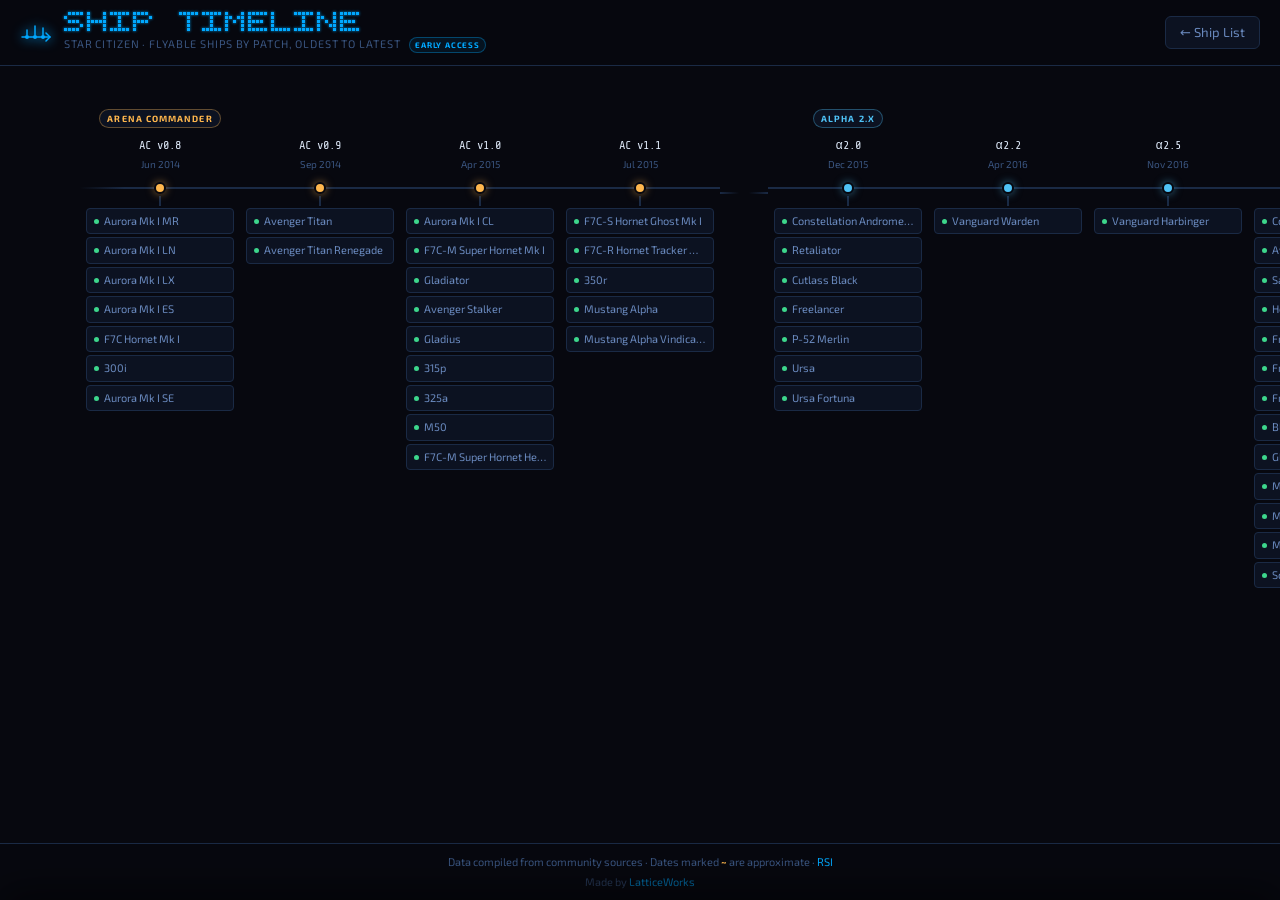
==== commit 974715a8: "Add favicon, OG tags, role filter, footer attribution, and mobile fixes - favicon.svg: SVG timeline " ====
--- a/timeline.html
+++ b/timeline.html
@@ -4,6 +4,13 @@
   <meta charset="UTF-8">
   <meta name="viewport" content="width=device-width, initial-scale=1.0">
   <title>Ship Timeline · SC Ship Timeline</title>
+  <meta name="description" content="Star Citizen ship release history — every flyable ship mapped to the Alpha patch it launched in.">
+  <meta property="og:type" content="website">
+  <meta property="og:title" content="Ship Timeline · SC Ship Timeline">
+  <meta property="og:description" content="Star Citizen ship release history — every flyable ship mapped to the Alpha patch it launched in.">
+  <meta property="og:url" content="https://latticeworks-studio.github.io/sc-ship-timeline/timeline.html">
+  <meta name="theme-color" content="#07080f">
+  <link rel="icon" type="image/svg+xml" href="favicon.svg">
   <link rel="preconnect" href="https://fonts.googleapis.com">
   <link rel="preconnect" href="https://fonts.gstatic.com" crossorigin>
   <link href="https://fonts.googleapis.com/css2?family=Exo+2:wght@300;400;500;600;700&family=Share+Tech+Mono&display=swap" rel="stylesheet">
@@ -45,6 +52,11 @@
     <div class="tl-info-content" id="tl-info-content"></div>
   </div>
 
+  <footer class="site-footer">
+    <p>Data compiled from community sources · Dates marked <span class="legend-uncertain">~</span> are approximate · <a href="https://robertsspaceindustries.com" target="_blank" rel="noopener">RSI</a></p>
+    <p class="footer-meta">Made by <a href="https://latticeworks.studio" target="_blank" rel="noopener">LatticeWorks</a></p>
+  </footer>
+
   <script src="pixel.js"></script>
   <script src="timeline.js"></script>
 </body>
--- a/style.css
+++ b/style.css
@@ -41,6 +41,8 @@
   --argo:         #607d8b;
   --co:           #ffa726;
   --xian:         #ce93d8;
+  --kruger:       #9c7cd8;
+  --greys:        #8a8a8a;
 
   --font-body:    'Exo 2', system-ui, sans-serif;
   --font-mono:    'Share Tech Mono', 'Courier New', monospace;
@@ -149,9 +151,9 @@
   font-weight: 700;
   text-transform: uppercase;
   letter-spacing: 0.1em;
-  color: var(--amber);
-  border: 1px solid rgba(255, 183, 77, 0.4);
-  background: rgba(255, 183, 77, 0.08);
+  color: var(--accent);
+  border: 1px solid rgba(0, 168, 255, 0.35);
+  background: rgba(0, 168, 255, 0.08);
   border-radius: 20px;
   padding: 1px 5px;
   vertical-align: middle;
@@ -409,6 +411,46 @@
   pointer-events: none;
 }
 .patch-select.active ~ .patch-chevron { color: var(--accent); }
+
+/* ─── Role dropdown ──────────────────────────────────────────────────────── */
+.role-wrap {
+  position: relative;
+  display: flex;
+  align-items: center;
+  flex-shrink: 0;
+}
+.role-select {
+  appearance: none;
+  -webkit-appearance: none;
+  background: var(--bg-card);
+  border: 1px solid var(--border);
+  border-radius: var(--radius);
+  color: var(--text-dim);
+  font-family: var(--font-body);
+  font-size: 12px;
+  padding: 5px 26px 5px 10px;
+  outline: none;
+  cursor: pointer;
+  min-width: 110px;
+  transition: all var(--transition);
+}
+.role-select:hover { border-color: var(--border-h); color: var(--text); }
+.role-select:focus { border-color: var(--border-acc); box-shadow: 0 0 0 3px var(--accent-glow); }
+.role-select.active {
+  background: var(--accent-glow);
+  border-color: var(--border-acc);
+  color: var(--accent);
+}
+.role-select option { background: #0c1221; color: var(--text); }
+.role-chevron {
+  position: absolute;
+  right: 8px;
+  width: 12px;
+  height: 12px;
+  color: var(--text-dimmer);
+  pointer-events: none;
+}
+.role-select.active ~ .role-chevron { color: var(--accent); }
 
 /* ─── Sort ───────────────────────────────────────────────────────────────── */
 .sort-wrap {
@@ -989,6 +1031,8 @@
 .mfr-Argo     { color: var(--argo);     border-color: rgba(96, 125, 139, 0.3);  background: rgba(96, 125, 139, 0.08); }
 .mfr-CO       { color: var(--co);       border-color: rgba(255, 167, 38, 0.3);  background: rgba(255, 167, 38, 0.08); }
 .mfr-XiAn    { color: var(--xian);     border-color: rgba(206, 147, 216, 0.3); background: rgba(206, 147, 216, 0.08); }
+.mfr-Kruger  { color: var(--kruger);   border-color: rgba(156, 124, 216, 0.3); background: rgba(156, 124, 216, 0.08); }
+.mfr-Greys   { color: var(--greys);    border-color: rgba(138, 138, 138, 0.3); background: rgba(138, 138, 138, 0.08); }
 
 /* ─── Legend ─────────────────────────────────────────────────────────────── */
 .legend-uncertain {
@@ -1003,6 +1047,10 @@
   font-size: 11px;
   color: var(--text-dimmer);
   text-align: center;
+}
+.footer-meta {
+  margin-top: 3px;
+  opacity: 0.6;
 }
 
 /* ─── Responsive ─────────────────────────────────────────────────────────── */
@@ -1020,9 +1068,20 @@
   .ship-expand-content { padding: 20px 16px 24px; }
   .detail-name { font-size: 22px; }
 
-  .site-header { gap: 10px; }
-  .header-controls { width: 100%; }
-  .search-wrap { max-width: 100%; }
+  .site-header { gap: 10px; padding: 10px 14px; }
+  .header-controls { width: 100%; gap: 8px; }
+  .search-wrap { flex: 1; min-width: 0; }
+
+  /* scale pixel title so it fits without wrapping */
+  .px-text { transform: scale(0.78); transform-origin: left center; }
+  .brand-sub { font-size: 10px; }
+
+  /* allow filter rows to wrap */
+  .status-filter-wrap,
+  .sort-wrap { flex-wrap: wrap; }
+
+  .role-select { min-width: 90px; }
+  .patch-select { min-width: 110px; }
 }
 
 @media (max-width: 540px) {
@@ -1031,4 +1090,8 @@
   }
   .ship-item-patch  { display: none; }
   .ship-item-status { display: none; }
-}
+
+  /* hide role + patch dropdowns on very small screens; search + status stay */
+  .role-wrap  { display: none; }
+  .patch-wrap { display: none; }
+}
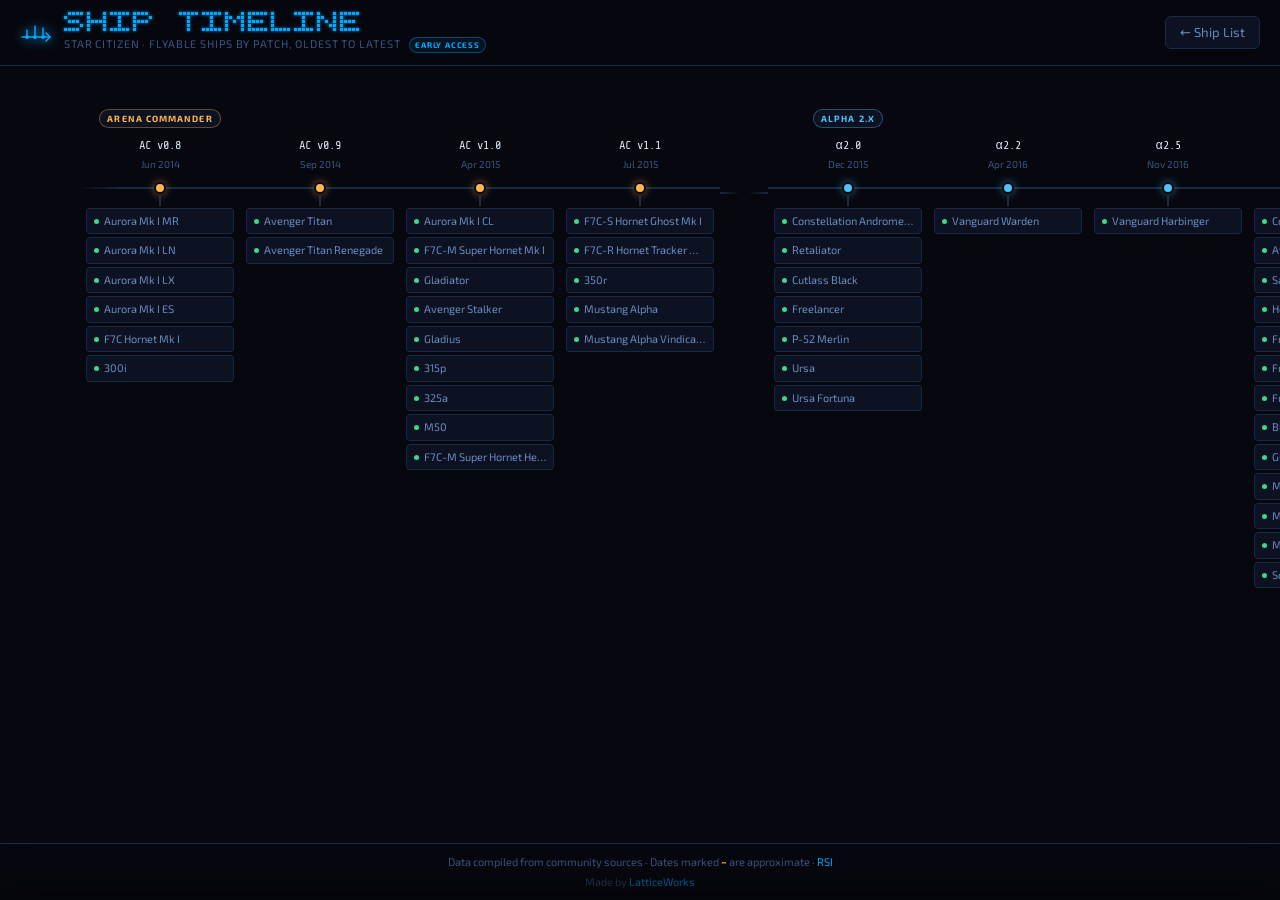
==== commit a474dd2f: "Add GoatCounter analytics to both pages Co-Authored-By: Claude Sonnet 4.6 <noreply@anthropic.com>" ====
--- a/timeline.html
+++ b/timeline.html
@@ -8,7 +8,7 @@
   <meta property="og:type" content="website">
   <meta property="og:title" content="Ship Timeline · SC Ship Timeline">
   <meta property="og:description" content="Star Citizen ship release history — every flyable ship mapped to the Alpha patch it launched in.">
-  <meta property="og:url" content="https://latticeworks-studio.github.io/sc-ship-timeline/timeline.html">
+  <meta property="og:url" content="https://scshiptimeline.space/timeline.html">
   <meta name="theme-color" content="#07080f">
   <link rel="icon" type="image/svg+xml" href="favicon.svg">
   <link rel="preconnect" href="https://fonts.googleapis.com">
@@ -59,5 +59,7 @@
 
   <script src="pixel.js"></script>
   <script src="timeline.js"></script>
+  <script data-goatcounter="https://scshiptimeline.goatcounter.com/count"
+          async src="//gc.zgo.at/count.js"></script>
 </body>
 </html>
--- a/style.css
+++ b/style.css
@@ -227,11 +227,12 @@
 .modal-close:hover { color: var(--text); }
 
 .modal-icon {
-  font-size: 32px;
-  color: var(--amber);
-  filter: drop-shadow(0 0 8px rgba(255,183,77,0.4));
+  display: flex;
+  align-items: center;
+  justify-content: center;
+  color: var(--accent);
+  filter: drop-shadow(0 0 8px rgba(0,168,255,0.45));
   margin-bottom: 12px;
-  line-height: 1;
 }
 
 .modal-title {
@@ -555,7 +556,7 @@
 .stats-open-btn:hover { border-color: var(--border-h); color: var(--text); }
 
 /* ─── Stats modal ────────────────────────────────────────────────────────── */
-.stats-overlay .modal-card { max-width: 680px; padding-bottom: 20px; }
+.stats-overlay .modal-card { max-width: 780px; padding-bottom: 20px; }
 .stats-modal-card { max-height: 85vh; display: flex; flex-direction: column; }
 .stats-modal-card .modal-title { flex-shrink: 0; margin-bottom: 20px; }
 #stats-modal-content { overflow-y: auto; flex: 1; padding-right: 4px; scrollbar-width: thin; scrollbar-color: var(--border) transparent; }
@@ -703,7 +704,7 @@
 /* ─── Column header ──────────────────────────────────────────────────────── */
 .list-col-header {
   display: grid;
-  grid-template-columns: 36px 1fr 160px 140px 84px 36px;
+  grid-template-columns: var(--ship-grid, 36px 1fr 160px 140px 84px 36px);
   align-items: center;
   padding: 0 20px;
   height: 32px;
@@ -713,13 +714,28 @@
   top: 0;
   z-index: 10;
 }
-.list-col-header span {
+.list-col-header span,
+.list-col-header button.col-hdr {
   font-size: 10px;
   font-weight: 700;
   text-transform: uppercase;
   letter-spacing: 0.1em;
   color: var(--text-dimmer);
 }
+button.col-hdr {
+  background: none;
+  border: none;
+  padding: 0;
+  cursor: pointer;
+  display: flex;
+  align-items: center;
+  gap: 4px;
+  white-space: nowrap;
+  transition: color var(--transition);
+}
+button.col-hdr:hover { color: var(--text-dim); }
+button.col-hdr.active { color: var(--accent); }
+.col-hdr-arrow { opacity: 0.7; font-size: 9px; }
 
 /* ─── Ship list ──────────────────────────────────────────────────────────── */
 .ship-list {
@@ -734,7 +750,7 @@
 /* ─── Ship list item ─────────────────────────────────────────────────────── */
 .ship-item {
   display: grid;
-  grid-template-columns: 36px 1fr 160px 140px 84px 36px;
+  grid-template-columns: var(--ship-grid, 36px 1fr 160px 140px 84px 36px);
   align-items: center;
   padding: 0 20px;
   height: 52px;
@@ -785,6 +801,67 @@
 }
 
 .ship-item-status { display: flex; }
+
+.ship-item-announced {
+  font-family: var(--font-mono);
+  font-size: 11px;
+  color: var(--text-dim);
+  white-space: nowrap;
+}
+
+.ship-item-role {
+  font-size: 11px;
+  color: var(--text-dim);
+  white-space: nowrap;
+  text-transform: capitalize;
+}
+
+/* ─── Column picker ──────────────────────────────────────────────────────── */
+.col-picker-wrap { position: relative; }
+.col-picker-btn {
+  display: flex;
+  align-items: center;
+  gap: 6px;
+  padding: 0 10px;
+  height: 32px;
+  background: var(--bg-card);
+  border: 1px solid var(--border);
+  border-radius: var(--radius);
+  color: var(--text-dim);
+  font-family: var(--font-body);
+  font-size: 12px;
+  cursor: pointer;
+  white-space: nowrap;
+  transition: border-color var(--transition), color var(--transition);
+}
+.col-picker-btn:hover,
+.col-picker-btn.active { border-color: var(--border-h); color: var(--text); }
+.col-picker-menu {
+  display: none;
+  position: absolute;
+  top: calc(100% + 6px);
+  right: 0;
+  background: var(--bg-card);
+  border: 1px solid var(--border-h);
+  border-radius: var(--radius);
+  padding: 6px 0;
+  min-width: 160px;
+  z-index: 100;
+  box-shadow: 0 8px 24px rgba(0,0,0,0.4);
+}
+.col-picker-menu.open { display: block; }
+.col-picker-item {
+  display: flex;
+  align-items: center;
+  gap: 8px;
+  padding: 7px 14px;
+  font-size: 12px;
+  color: var(--text-dim);
+  cursor: pointer;
+  transition: background var(--transition), color var(--transition);
+}
+.col-picker-item:hover { background: var(--bg-card-h); color: var(--text); }
+.col-picker-item input[type="checkbox"] { accent-color: var(--accent); width: 13px; height: 13px; cursor: pointer; }
 
 .ship-item-chevron {
   display: flex;
@@ -1052,18 +1129,62 @@
   margin-top: 3px;
   opacity: 0.6;
 }
+.footer-changelog-btn {
+  background: none;
+  border: none;
+  padding: 0;
+  color: inherit;
+  font: inherit;
+  cursor: pointer;
+  text-decoration: underline;
+  text-underline-offset: 2px;
+  opacity: 0.8;
+}
+.footer-changelog-btn:hover { opacity: 1; }
+
+/* ─── Changelog modal ────────────────────────────────────────────────────── */
+.changelog-modal-card { max-width: 560px; max-height: 80vh; display: flex; flex-direction: column; }
+.changelog-modal-card .modal-title { flex-shrink: 0; margin-bottom: 20px; }
+#changelog-content { overflow-y: auto; flex: 1; scrollbar-width: thin; scrollbar-color: var(--border) transparent; }
+#changelog-content::-webkit-scrollbar { width: 4px; }
+#changelog-content::-webkit-scrollbar-thumb { background: var(--border); border-radius: 2px; }
+.changelog-loading { opacity: 0.5; font-size: 13px; padding: 8px 0; }
+.changelog-error   { opacity: 0.5; font-size: 13px; padding: 8px 0; }
+.changelog-entry {
+  display: flex;
+  gap: 14px;
+  padding: 12px 0;
+  border-bottom: 1px solid var(--border);
+}
+.changelog-entry:last-child { border-bottom: none; }
+.changelog-date {
+  flex-shrink: 0;
+  font-size: 11px;
+  font-family: var(--font-mono);
+  color: var(--text-muted);
+  padding-top: 1px;
+  width: 72px;
+}
+.changelog-msg {
+  font-size: 13px;
+  color: var(--text);
+  line-height: 1.5;
+}
 
 /* ─── Responsive ─────────────────────────────────────────────────────────── */
 @media (max-width: 760px) {
   .list-col-header { display: none; }
 
   .ship-item {
-    grid-template-columns: 28px 1fr auto 28px;
+    grid-template-columns: 28px 1fr auto 28px !important;
     height: 56px;
     padding: 0 14px;
   }
-  .ship-item-mfr  { display: none; }
-  .col-mfr        { display: none; }
+  /* hide all optional col cells; keep status */
+  .ship-item-mfr,
+  .ship-item-announced,
+  .ship-item-patch,
+  .ship-item-role { display: none; }
 
   .ship-expand-content { padding: 20px 16px 24px; }
   .detail-name { font-size: 22px; }
@@ -1072,13 +1193,10 @@
   .header-controls { width: 100%; gap: 8px; }
   .search-wrap { flex: 1; min-width: 0; }
 
-  /* scale pixel title so it fits without wrapping */
   .px-text { transform: scale(0.78); transform-origin: left center; }
   .brand-sub { font-size: 10px; }
 
-  /* allow filter rows to wrap */
-  .status-filter-wrap,
-  .sort-wrap { flex-wrap: wrap; }
+  .status-filter-wrap { flex-wrap: wrap; }
 
   .role-select { min-width: 90px; }
   .patch-select { min-width: 110px; }
@@ -1086,12 +1204,11 @@
 
 @media (max-width: 540px) {
   .ship-item {
-    grid-template-columns: 28px 1fr 28px;
+    grid-template-columns: 28px 1fr 28px !important;
   }
-  .ship-item-patch  { display: none; }
   .ship-item-status { display: none; }
 
-  /* hide role + patch dropdowns on very small screens; search + status stay */
   .role-wrap  { display: none; }
   .patch-wrap { display: none; }
-}
+  .col-picker-wrap { display: none; }
+}
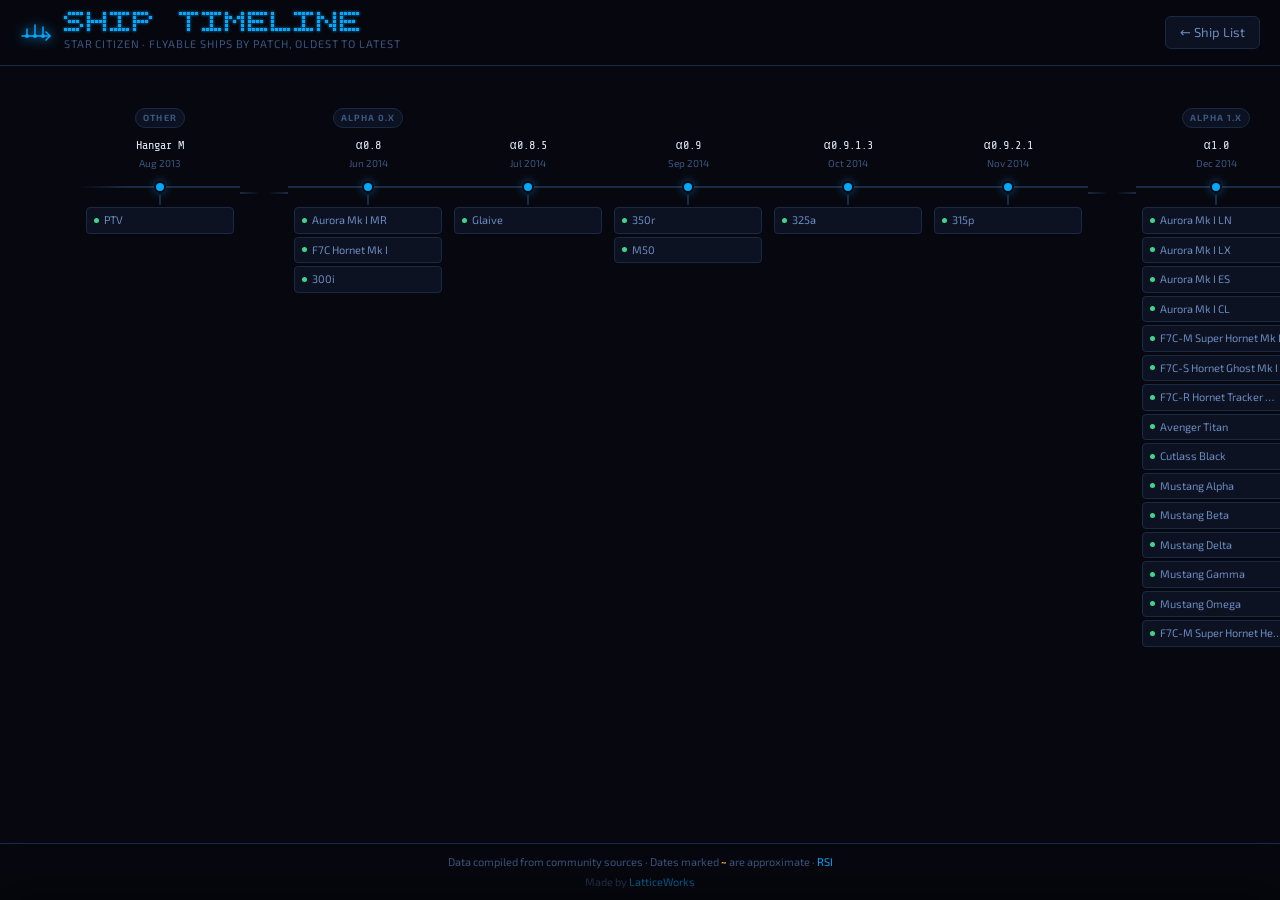
==== commit 7b6128e9: "Remove Early Access pill, move Contribute to footer, amber Timeline btn - Early Access pill removed " ====
--- a/timeline.html
+++ b/timeline.html
@@ -32,7 +32,7 @@
       </svg>
       <div>
         <h1 class="brand-title" data-pixel-text="SHIP TIMELINE" aria-label="Ship Timeline"></h1>
-        <p class="brand-sub">Star Citizen · Flyable ships by patch, oldest to latest <span class="early-access-pill">Early Access</span></p>
+        <p class="brand-sub">Star Citizen · Flyable ships by patch, oldest to latest</p>
       </div>
     </div>
     <a href="index.html" class="tl-back-btn">← Ship List</a>
--- a/style.css
+++ b/style.css
@@ -294,9 +294,9 @@
   gap: 6px;
   padding: 6px 12px;
   border-radius: var(--radius);
-  border: 1px solid var(--border);
-  background: var(--bg-card);
-  color: var(--text-dim);
+  border: 1px solid rgba(255, 183, 77, 0.3);
+  background: rgba(255, 183, 77, 0.06);
+  color: var(--amber);
   font-size: 13px;
   font-family: var(--font-body);
   text-decoration: none;
@@ -304,8 +304,8 @@
   transition: all var(--transition);
 }
 .timeline-link-btn:hover {
-  border-color: var(--border-h);
-  color: var(--text);
+  border-color: rgba(255, 183, 77, 0.6);
+  background: rgba(255, 183, 77, 0.12);
   text-decoration: none;
 }
 
@@ -814,6 +814,15 @@
   color: var(--text-dim);
   white-space: nowrap;
   text-transform: capitalize;
+}
+
+.ship-item-wait {
+  font-size: 11px;
+  color: var(--text-dim);
+  white-space: nowrap;
+}
+.ship-item-wait-pending {
+  color: var(--amber);
 }
 
 /* ─── Column picker ──────────────────────────────────────────────────────── */
@@ -1184,7 +1193,8 @@
   .ship-item-mfr,
   .ship-item-announced,
   .ship-item-patch,
-  .ship-item-role { display: none; }
+  .ship-item-role,
+  .ship-item-wait { display: none; }
 
   .ship-expand-content { padding: 20px 16px 24px; }
   .detail-name { font-size: 22px; }
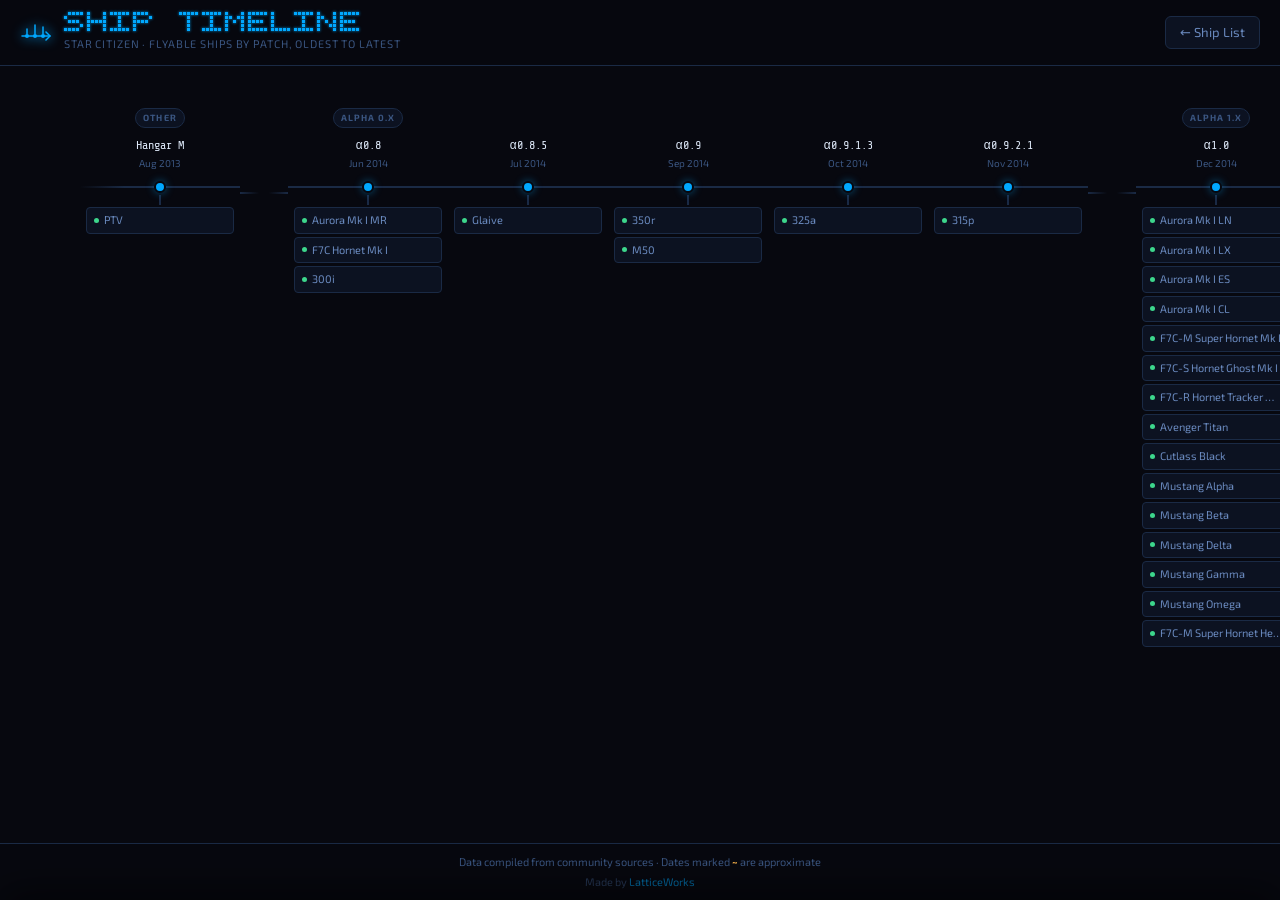
==== commit 44a47a45: "Remove RSI link from timeline footer Co-Authored-By: Claude Sonnet 4.6 <noreply@anthropic.com>" ====
--- a/timeline.html
+++ b/timeline.html
@@ -53,7 +53,7 @@
   </div>
 
   <footer class="site-footer">
-    <p>Data compiled from community sources · Dates marked <span class="legend-uncertain">~</span> are approximate · <a href="https://robertsspaceindustries.com" target="_blank" rel="noopener">RSI</a></p>
+    <p>Data compiled from community sources · Dates marked <span class="legend-uncertain">~</span> are approximate</p>
     <p class="footer-meta">Made by <a href="https://latticeworks.studio" target="_blank" rel="noopener">LatticeWorks</a></p>
   </footer>
 
